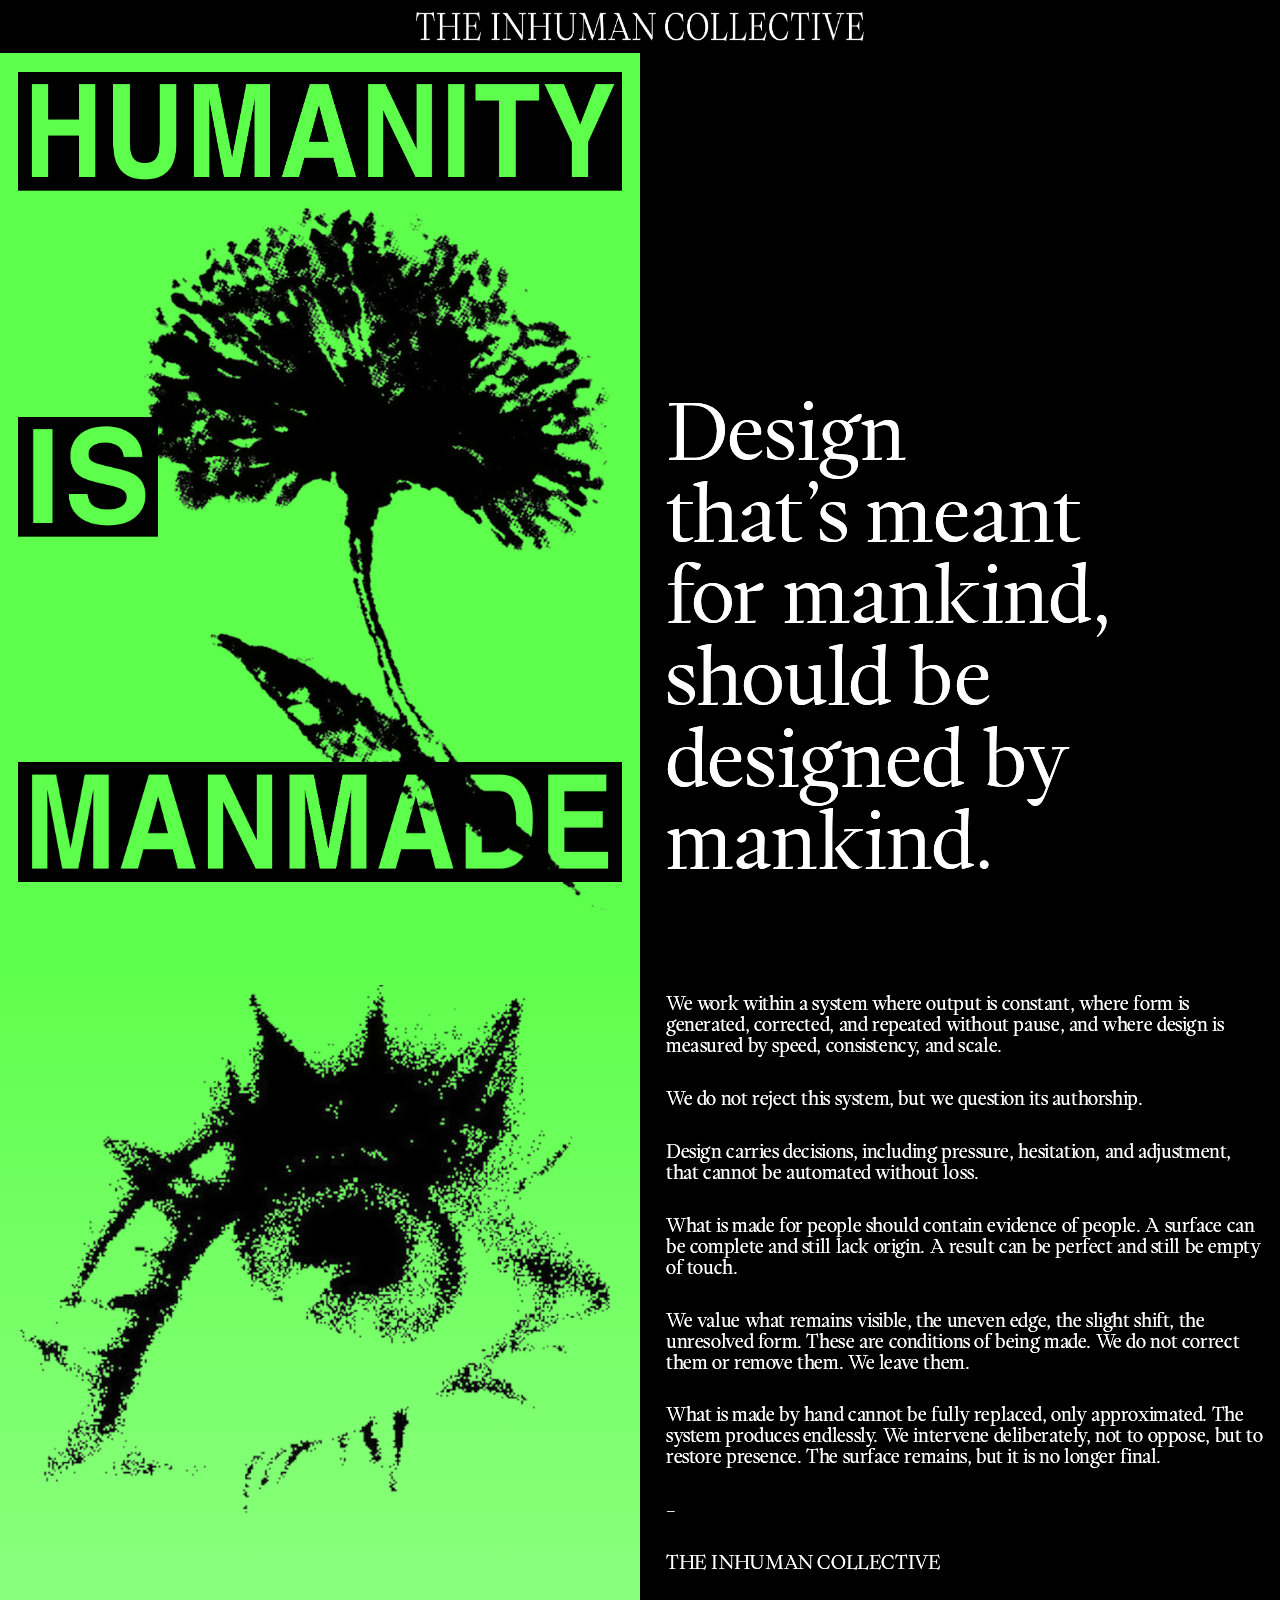
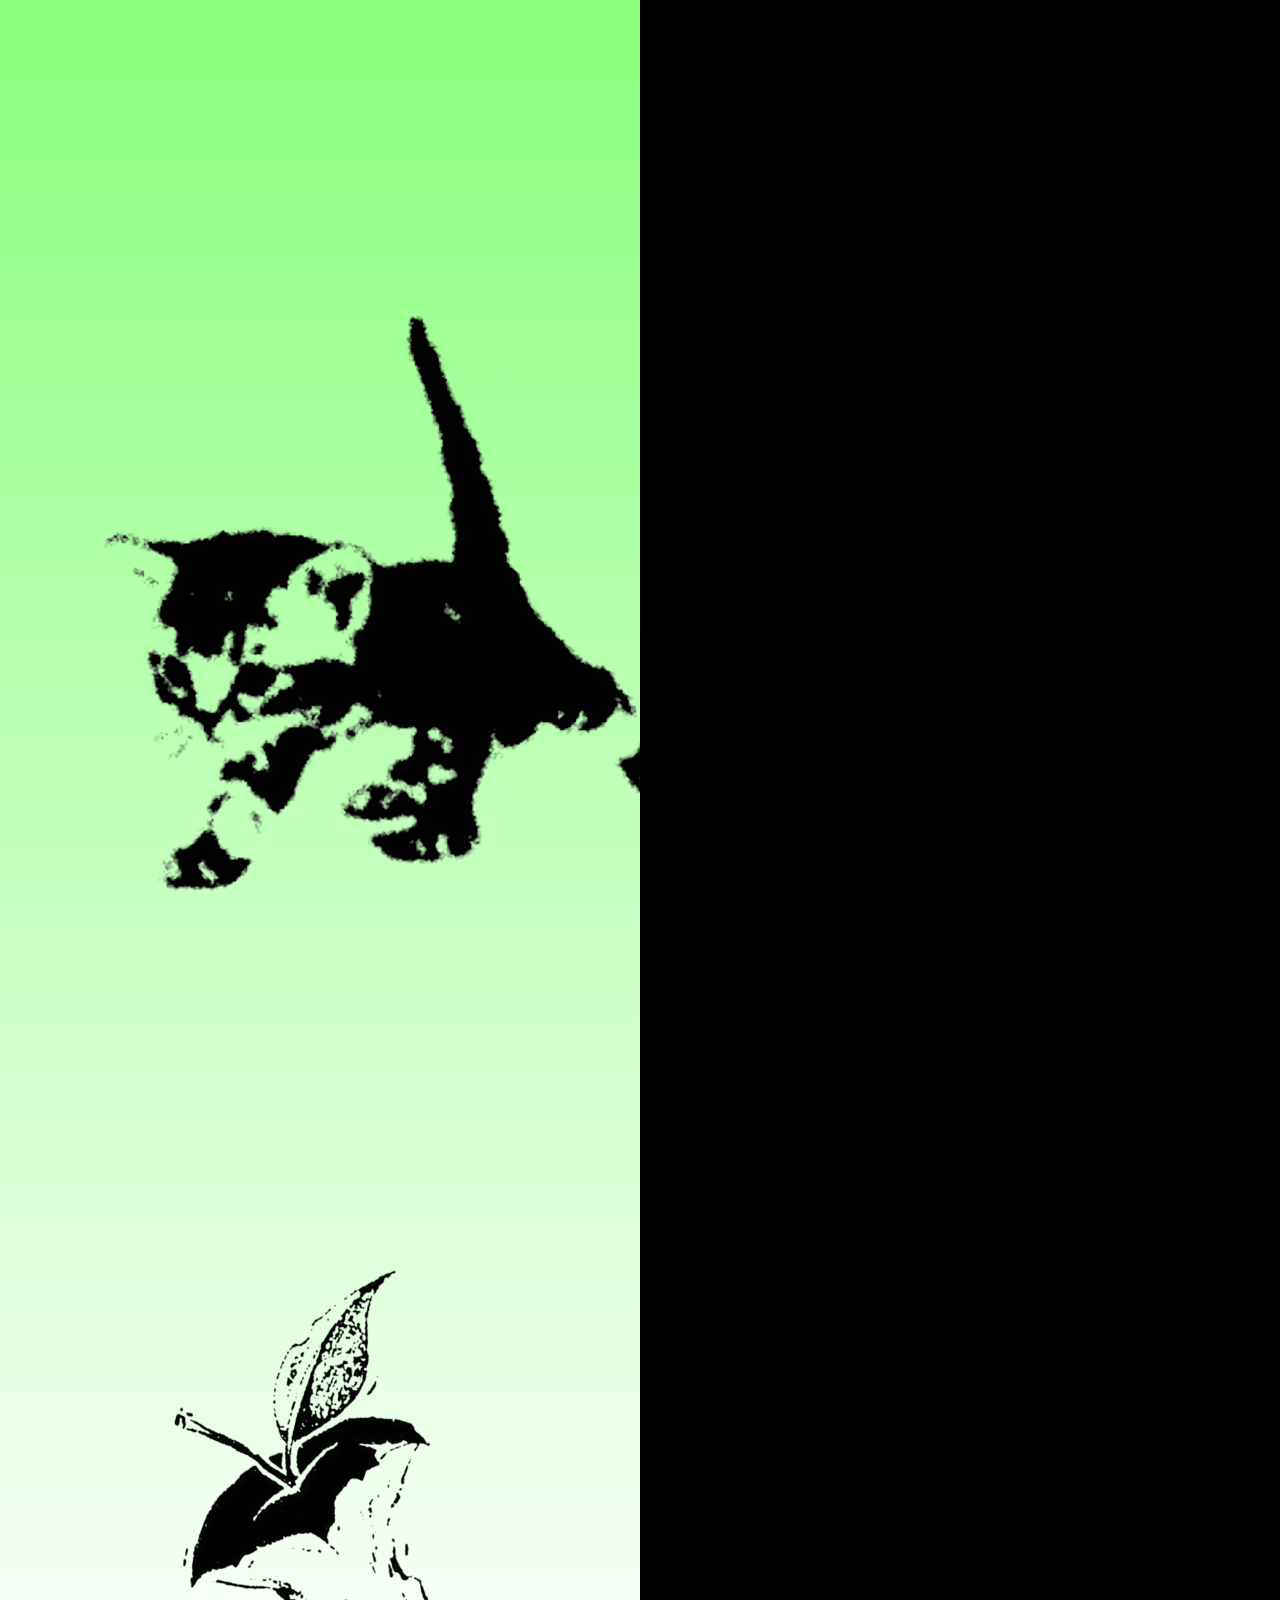
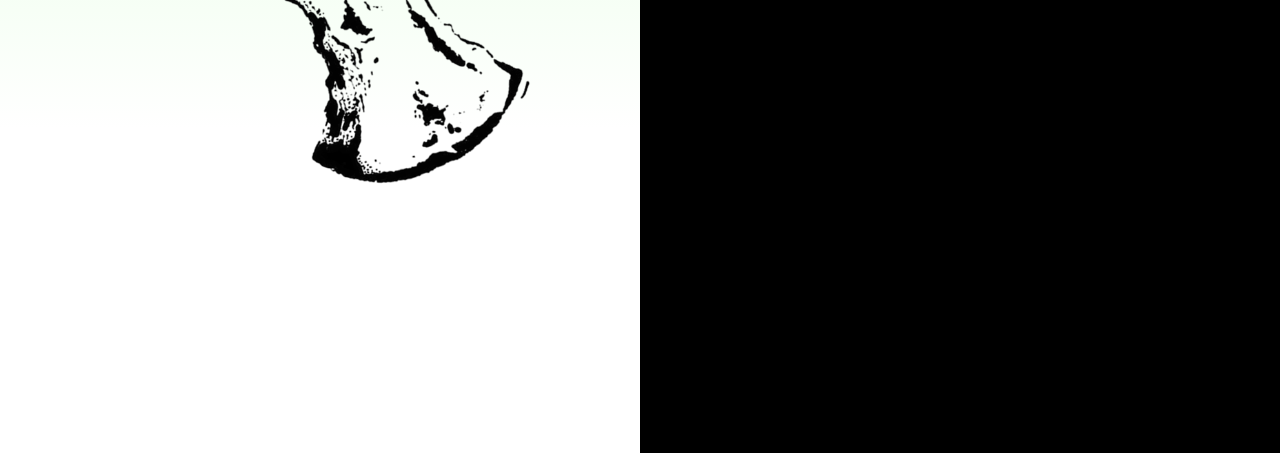
==== mainpage.html @ 4622e057 "YUUURP" ====
<!DOCTYPE html>
<html lang="en">
<head>
    <meta charset="UTF-8">
    <meta name="viewport" content="width=device-width, initial-scale=1.0">
    <title>THE INHUMAN COLLECTIVE</title>
    <link rel="stylesheet" href="style.css">
</head>
<body class="main-page">
    <header class="site-header">
        <a class="site-header__link" href="landing.html" aria-label="Go to landing page">
            <img
                class="site-header__title"
                src="assets/00. THE INHUMAN COLLECTIVE.png"
                alt="The Inhuman Collective"
            >
        </a>
    </header>

    <div class="mainpage-layout">
        <aside class="mainpage-fixed-heading" aria-hidden="true">
            <img
                class="mainpage-fixed-heading__humanity"
                src="assets/00. HUMANITY.png"
                alt=""
            >
            <img
                class="mainpage-fixed-heading__is"
                src="assets/00. IS.png"
                alt=""
            >
            <img
                id="scroll-word"
                class="mainpage-fixed-heading__word"
                src="assets/1. MANMADE.png"
                alt=""
                data-word-index="1"
            >
        </aside>

        <main class="mainpage-columns">
            <section class="mainpage-left" id="gradient-panel">
                <div class="mainpage-left__canvas">
                    <img class="mainpage-art mainpage-art--flower" src="assets/A. FLOWER.png" alt="">
                    <img class="mainpage-art mainpage-art--eye" src="assets/B. EYE.png" alt="">
                    <img class="mainpage-art mainpage-art--cat" src="assets/C. CAT.png" alt="">
                    <img class="mainpage-art mainpage-art--apple" src="assets/D. APPLE.png" alt="">
                </div>
            </section>

            <section class="mainpage-right">
                <div class="mainpage-copy">
                    <section class="mainpage-copy__panel mainpage-copy__panel--headline">
                        <h1 class="mainpage-copy__headline">
                            Design<br>
                            that’s meant<br>
                            for mankind,<br>
                            should be designed by<br>
                            mankind.
                        </h1>
                    </section>

                    <section class="mainpage-copy__panel mainpage-copy__panel--mantra">
                        <div class="mainpage-copy__body">
                            <p>We work within a system where output is constant, where form is generated, corrected, and repeated without pause, and where design is measured by speed, consistency, and scale.</p>
                            <p>We do not reject this system, but we question its authorship.</p>
                            <p>Design carries decisions, including pressure, hesitation, and adjustment, that cannot be automated without loss.</p>
                            <p>What is made for people should contain evidence of people. A surface can be complete and still lack origin. A result can be perfect and still be empty of touch.</p>
                            <p>We value what remains visible, the uneven edge, the slight shift, the unresolved form. These are conditions of being made. We do not correct them or remove them. We leave them.</p>
                            <p>What is made by hand cannot be fully replaced, only approximated. The system produces endlessly. We intervene deliberately, not to oppose, but to restore presence. The surface remains, but it is no longer final.</p>
                            <p>&ndash;</p>
                            <p>THE INHUMAN COLLECTIVE</p>
                        </div>
                    </section>
                </div>
            </section>
        </main>
    </div>

    <script src="script.js"></script>
</body>
</html>
---- style.css ----
@font-face {
    font-family: "PP Writer";
    src: url("assets/PP Writer - Free for Personal Use/otf/PPWriter-Book.otf") format("opentype");
    font-weight: 400;
    font-style: normal;
}

:root {
    --page-bg: #f8f8f7;
    --header-bg: #000000;
    --respond-color: #dadada;
    --respond-hover: #c5c5c5;
    --error-color: #820000;
    --prompt-color: #111111;
}

* {
    box-sizing: border-box;
}

html,
body {
    margin: 0;
    min-height: 100%;
}

body.landing-page {
    overflow: hidden;
    background: var(--page-bg);
    color: var(--prompt-color);
    font-family: Helvetica, Arial, sans-serif;
}

body.main-page {
    margin: 0;
    background: #000000;
    color: #ffffff;
    font-family: Georgia, "Times New Roman", serif;
    overscroll-behavior-y: none;
    overflow-x: hidden;
}

.site-header {
    position: fixed;
    top: 0;
    left: 0;
    width: 100%;
    height: 3.32rem;
    display: flex;
    align-items: center;
    justify-content: center;
    background: var(--header-bg);
    z-index: 10;
}

.site-header__link {
    display: flex;
    align-items: center;
    justify-content: center;
    text-decoration: none;
}

.site-header__title {
    width: min(28.05rem, 49.3vw);
    height: auto;
    display: block;
}

.landing-main {
    min-height: 100vh;
    padding: 3.32rem 0 2rem;
    display: flex;
    flex-direction: column;
    align-items: center;
    justify-content: center;
    position: relative;
}

.landing-main__prompt {
    position: absolute;
    top: 50%;
    left: 50%;
    margin: 0;
    padding: 0;
    border: 0;
    background: transparent;
    cursor: pointer;
    font-family: "PP Writer", Georgia, serif;
    font-size: clamp(1.125rem, 0.828rem + 0.702vw, 1.395rem);
    line-height: 1;
    letter-spacing: 0;
    color: var(--prompt-color);
    transform: translate(-50%, -50%);
    transition: transform 320ms ease, opacity 220ms ease;
}

.landing-main__prompt:focus {
    outline: none;
}

.landing-main__prompt:hover {
    opacity: 0.8;
}

.landing-form {
    position: absolute;
    top: calc(50% + 20px);
    left: 0;
    width: 100vw;
    display: flex;
    justify-content: center;
    transform: translateY(-50%);
    opacity: 0;
    pointer-events: none;
    transition: opacity 320ms ease;
}

.landing-form__input {
    width: 100%;
    border: 0;
    padding: 0;
    background: transparent;
    caret-color: transparent;
    color: var(--respond-color);
    font-family: Helvetica, Arial, sans-serif;
    font-size: clamp(7.56rem, 21.42vw, 21.42rem);
    font-weight: 700;
    line-height: 0.88;
    letter-spacing: -0.04em;
    text-align: center;
    text-transform: uppercase;
    outline: none;
    transition: color 180ms ease;
    cursor: text;
}

.landing-form__input::placeholder {
    color: var(--respond-color);
    opacity: 1;
    transition: color 180ms ease;
}

.landing-form:hover .landing-form__input,
.landing-form__input:hover,
.landing-form__input:focus {
    color: var(--respond-hover);
}

.landing-form:hover .landing-form__input::placeholder,
.landing-form__input:hover::placeholder,
.landing-form__input:focus::placeholder {
    color: var(--respond-hover);
}

.landing-form__input:focus::placeholder {
    color: transparent;
}

.landing-form__input.is-error,
.landing-form__input.is-error::placeholder {
    color: var(--error-color);
}

body.landing-page.is-activated .landing-main {
    justify-content: center;
}

body.landing-page.is-activated .landing-main__prompt {
    transform: translate(-50%, calc(-50% - 8.5rem));
}

body.landing-page.is-activated .landing-form {
    opacity: 1;
    pointer-events: auto;
}

.sr-only {
    position: absolute;
    width: 1px;
    height: 1px;
    padding: 0;
    margin: -1px;
    overflow: hidden;
    clip: rect(0, 0, 0, 0);
    white-space: nowrap;
    border: 0;
}

@media (max-width: 900px) {
    .site-header {
        height: 3rem;
    }

    .site-header__title {
        width: min(20.4rem, 68vw);
    }

    .landing-main {
        padding-top: 3rem;
    }

    .landing-main__prompt {
        font-size: clamp(0.9rem, 0.756rem + 0.81vw, 1.17rem);
    }

    body.landing-page.is-activated .landing-main__prompt {
        transform: translate(-50%, calc(-50% - 5.8rem));
    }

    .landing-form__input {
        font-size: clamp(5.35rem, 25.2vw, 10.08rem);
        line-height: 0.92;
    }
}

.mainpage-layout {
    position: relative;
    min-height: 100vh;
}

.mainpage-columns {
    display: grid;
    grid-template-columns: minmax(0, 1fr) minmax(0, 1fr);
    align-items: stretch;
    min-height: 100vh;
    padding-top: 3.32rem;
}

.mainpage-left,
.mainpage-right {
    min-height: calc(100vh - 3.32rem);
}

.mainpage-left {
    position: relative;
    overflow: hidden;
    background: linear-gradient(
        180deg,
        var(--main-gradient-color, #5eff4c) 25%,
        #ffffff 91%
    );
}

.mainpage-left__canvas {
    position: relative;
    min-height: 3600px;
}

.mainpage-fixed-heading {
    --heading-left-gap: 1.1rem;
    --heading-edge-gap: clamp(1.15rem, 1.9vh, 1.9rem);
    --heading-word-height: min(9.3725vw, 8.9125rem);
    position: fixed;
    top: 3.32rem;
    left: 0;
    width: 50vw;
    height: calc(100vh - 3.32rem);
    z-index: 8;
    pointer-events: none;
    overflow: hidden;
}

.mainpage-fixed-heading__humanity,
.mainpage-fixed-heading__is,
.mainpage-fixed-heading__word {
    position: absolute;
    display: block;
    height: auto;
}

.mainpage-fixed-heading__humanity {
    top: var(--heading-edge-gap);
    left: var(--heading-left-gap);
    height: var(--heading-word-height);
    width: auto;
    max-width: calc(100% - (2 * var(--heading-left-gap)));
}

.mainpage-fixed-heading__is {
    top: 50%;
    left: var(--heading-left-gap);
    height: var(--heading-word-height);
    width: auto;
    max-width: calc(100% - (2 * var(--heading-left-gap)));
    transform: translateY(-50%);
}

.mainpage-fixed-heading__word {
    left: var(--heading-left-gap);
    bottom: var(--heading-edge-gap);
    height: var(--heading-word-height);
    width: auto;
    max-width: calc(100% - (2 * var(--heading-left-gap)));
}

.mainpage-art {
    position: absolute;
    display: block;
    height: auto;
    user-select: none;
    pointer-events: none;
}

.mainpage-art--flower {
    top: 4.3rem;
    left: 5vw;
    width: min(52vw, 46.5rem);
}

.mainpage-art--eye {
    top: calc(100vh + 2rem);
    left: 1.4vw;
    width: min(53vw, 46rem);
}

.mainpage-art--cat {
    top: calc(200vh + 3rem);
    left: 0.8vw;
    width: min(66vw, 59rem);
}

.mainpage-art--apple {
    top: calc(300vh + 1rem);
    left: 5.2vw;
    width: min(46vw, 41rem);
}

.mainpage-right {
    background: #000000;
    position: relative;
}

.mainpage-copy {
    min-height: 3600px;
    padding: 0 1rem 8rem 1rem;
}

.mainpage-copy__panel {
    min-height: calc(100vh - 3.32rem);
}

.mainpage-copy__panel--headline {
    display: flex;
    align-items: flex-end;
    padding: 0 0 clamp(1.15rem, 1.9vh, 1.9rem);
}

.mainpage-copy__panel--mantra {
    padding-top: calc(3.4rem + 40px);
}

.mainpage-copy__headline {
    max-width: 44rem;
    margin: 0 0 0 10px;
    position: relative;
    font-family: "PP Writer", Georgia, serif;
    font-size: clamp(5.02848rem, 5.9616vw, 7.1497728rem);
    font-weight: 400;
    line-height: 1.01661;
    letter-spacing: -0.01em;
}

.mainpage-copy__body {
    max-width: 39rem;
    margin-top: 0;
    margin-left: 10px;
    font-family: "PP Writer", Georgia, serif;
    font-size: clamp(1.2rem, 1.25vw, 1.39625rem);
    line-height: 1.09;
    letter-spacing: -0.02em;
}

.mainpage-copy__body p {
    position: relative;
    margin: 0 0 2rem;
}

.mainpage-copy__headline::after,
.mainpage-copy__body p::after {
    content: attr(data-text);
    position: absolute;
    inset: 0;
    color: transparent;
    white-space: pre-line;
    background-image: radial-gradient(
        circle 120px at var(--copy-cursor-x, -100px) var(--copy-cursor-y, -100px),
        var(--main-gradient-color, #5eff4c) 0,
        var(--main-gradient-color, #5eff4c) 36px,
        rgba(255, 255, 255, 0.92) 88px,
        #ffffff 120px
    );
    background-repeat: no-repeat;
    -webkit-background-clip: text;
    background-clip: text;
    pointer-events: none;
}

@media (max-width: 1100px) {
    .mainpage-fixed-heading {
        --heading-left-gap: 0.9rem;
        --heading-edge-gap: clamp(1rem, 1.8vh, 1.5rem);
        --heading-word-height: min(9.6025vw, 7.705rem);
        width: 50vw;
    }

    .mainpage-fixed-heading__humanity {
        max-width: calc(100% - (2 * var(--heading-left-gap)));
    }

    .mainpage-copy {
        padding: 0 0.85rem 8rem 0.85rem;
    }
}

@media (max-width: 900px) {
    body.main-page {
        background: #ffffff;
    }

    .mainpage-columns {
        grid-template-columns: 1fr;
        padding-top: 3rem;
    }

    .mainpage-left,
    .mainpage-right {
        min-height: auto;
    }

    .mainpage-fixed-heading {
        --heading-left-gap: 0.75rem;
        --heading-edge-gap: clamp(0.9rem, 1.8vh, 1.4rem);
        --heading-word-height: min(21.85vw, 7.59rem);
        top: 3rem;
        width: 100vw;
        height: calc(100vh - 3rem);
    }

    .mainpage-fixed-heading__humanity {
        max-width: calc(100% - (2 * var(--heading-left-gap)));
    }

    .mainpage-left__canvas,
    .mainpage-copy {
        min-height: auto;
    }

    .mainpage-left {
        min-height: 150rem;
    }

    .mainpage-art--flower {
        top: 7rem;
        left: 2vw;
        width: 92vw;
    }

    .mainpage-art--eye {
        top: calc(100vh + 2rem);
        left: -4vw;
        width: 94vw;
    }

    .mainpage-art--cat {
        top: calc(200vh + 2rem);
        left: -4vw;
        width: 116vw;
    }

    .mainpage-art--apple {
        top: calc(300vh + 2rem);
        left: 5vw;
        width: 83vw;
    }

    .mainpage-right {
        min-height: 100vh;
    }

    .mainpage-copy {
        padding: 5rem 0.75rem 4rem;
        background: #000000;
    }

    .mainpage-copy__panel {
        min-height: auto;
    }

    .mainpage-copy__panel--headline {
        min-height: calc(100vh - 3rem);
        padding-bottom: 1rem;
    }

    .mainpage-copy__panel--mantra {
        padding-top: 2rem;
    }

    .mainpage-copy__headline {
        max-width: none;
        font-size: clamp(2.7rem, 12vw, 4.6rem);
    }

    .mainpage-copy__body {
        max-width: none;
        margin-top: 2.5rem;
        font-size: clamp(1rem, 4.2vw, 1.5rem);
        line-height: 1.22;
    }
}
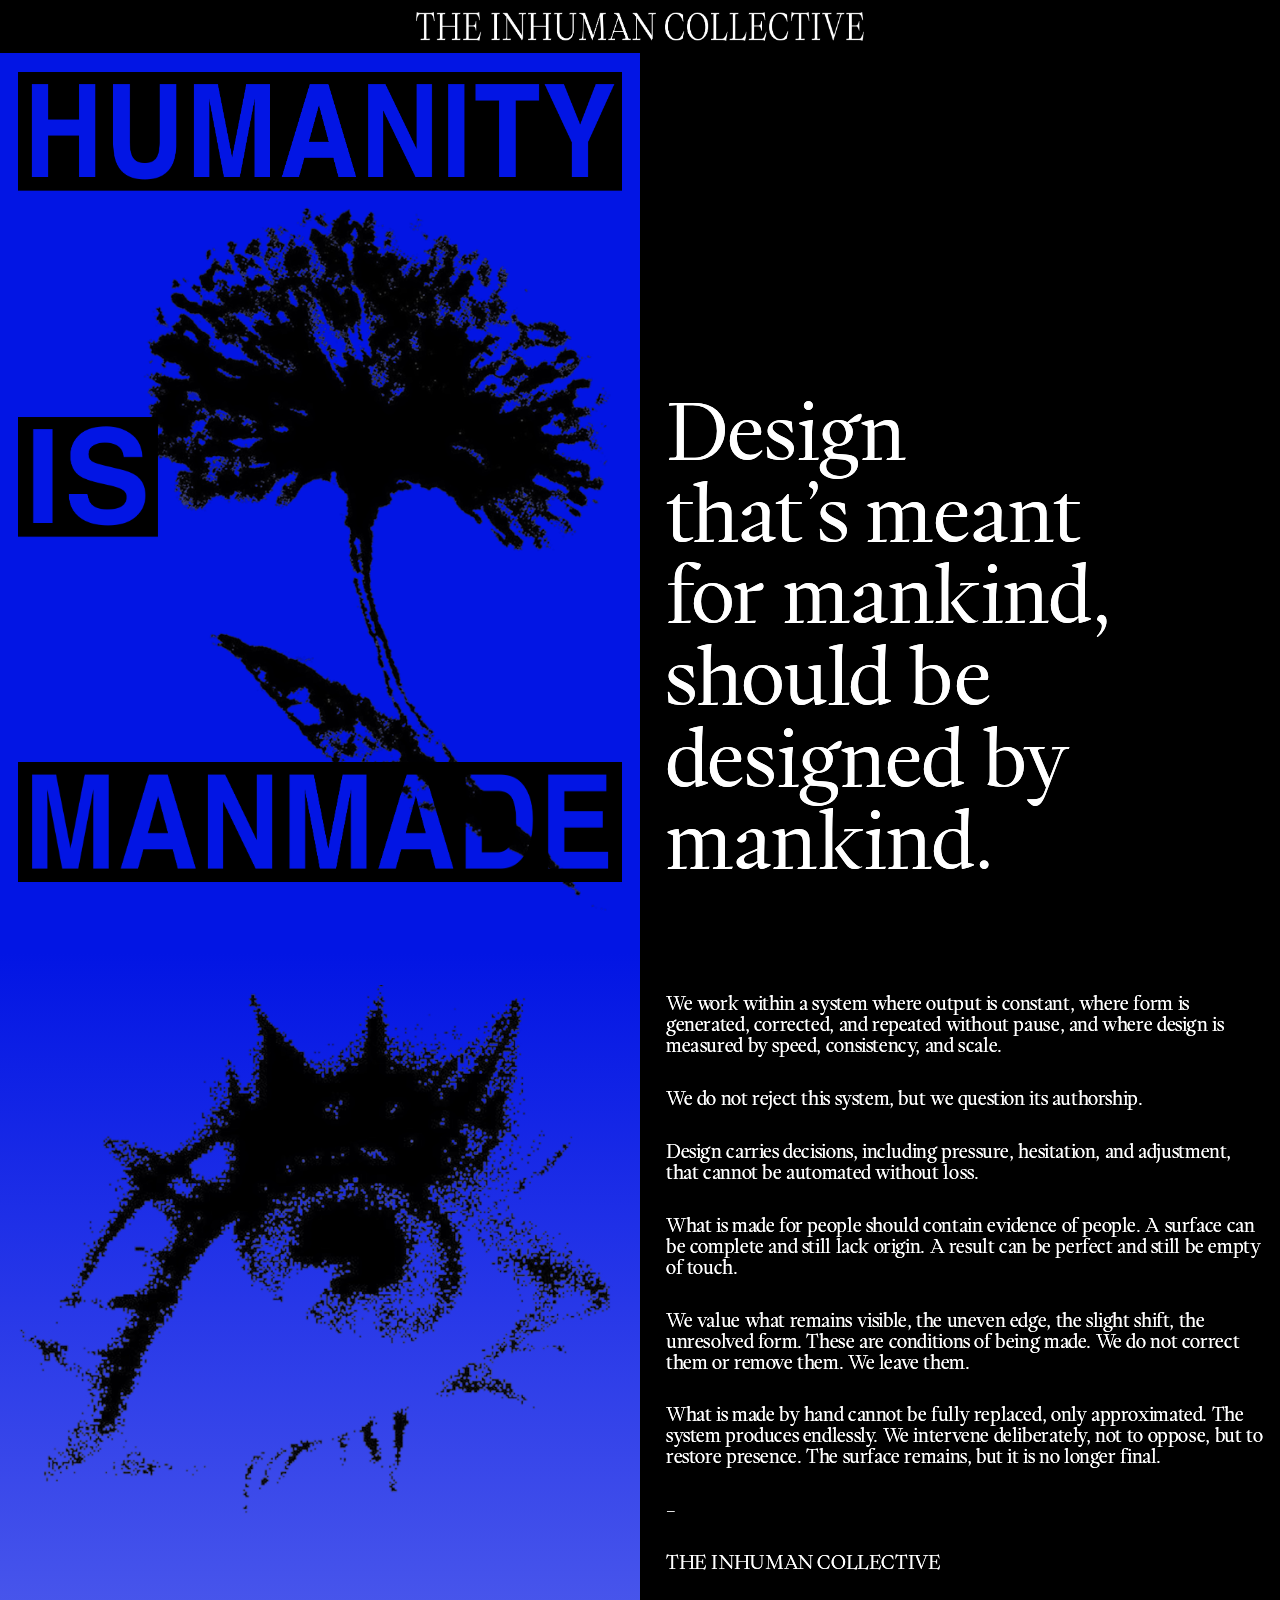
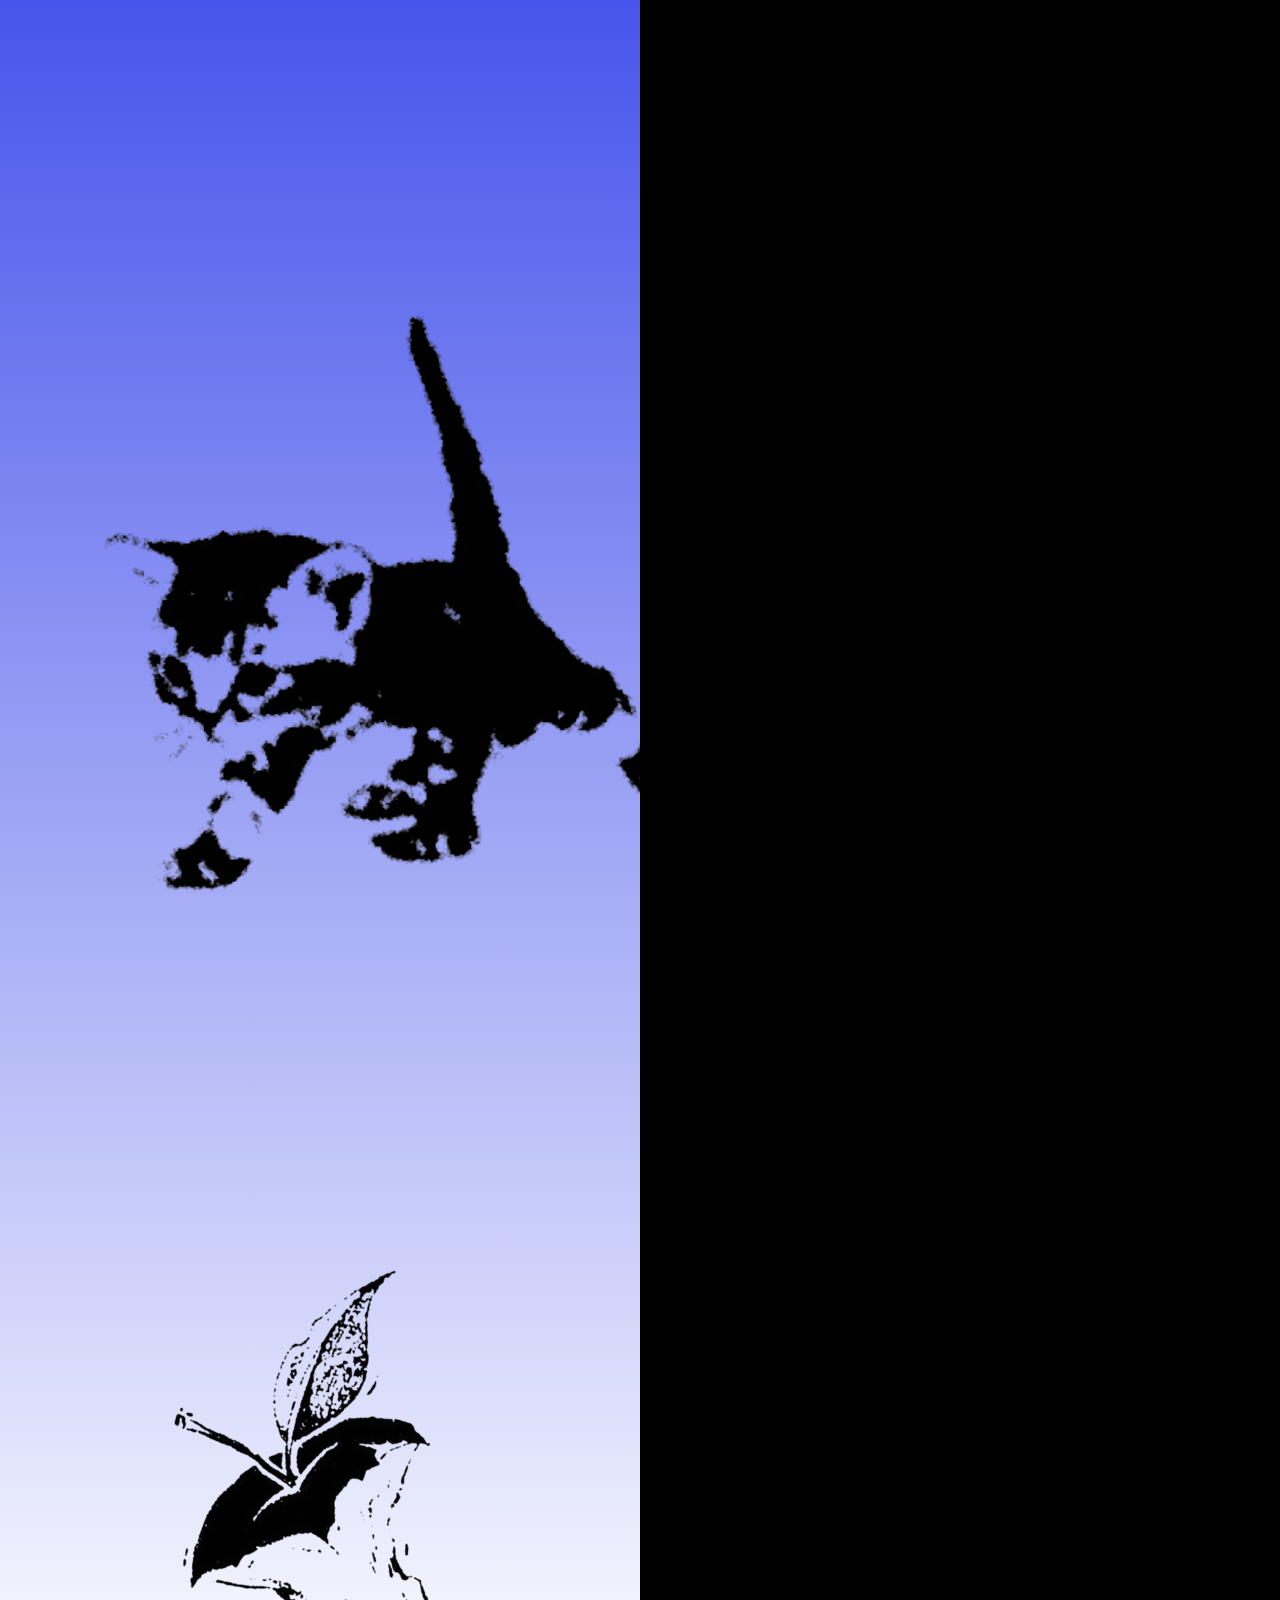
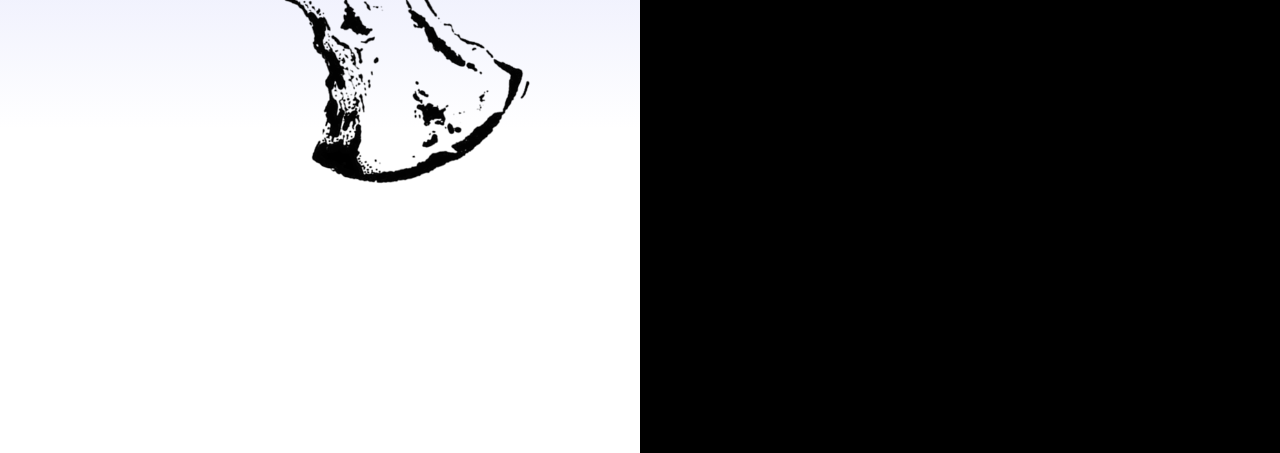
==== commit d3fcce8e: "updated landing.html" ====
--- a/mainpage.html
+++ b/mainpage.html
@@ -8,7 +8,7 @@
 </head>
 <body class="main-page">
     <header class="site-header">
-        <a class="site-header__link" href="landing.html" aria-label="Go to landing page">
+        <a class="site-header__link" href="index.html" aria-label="Go to landing page">
             <img
                 class="site-header__title"
                 src="assets/00. THE INHUMAN COLLECTIVE.png"
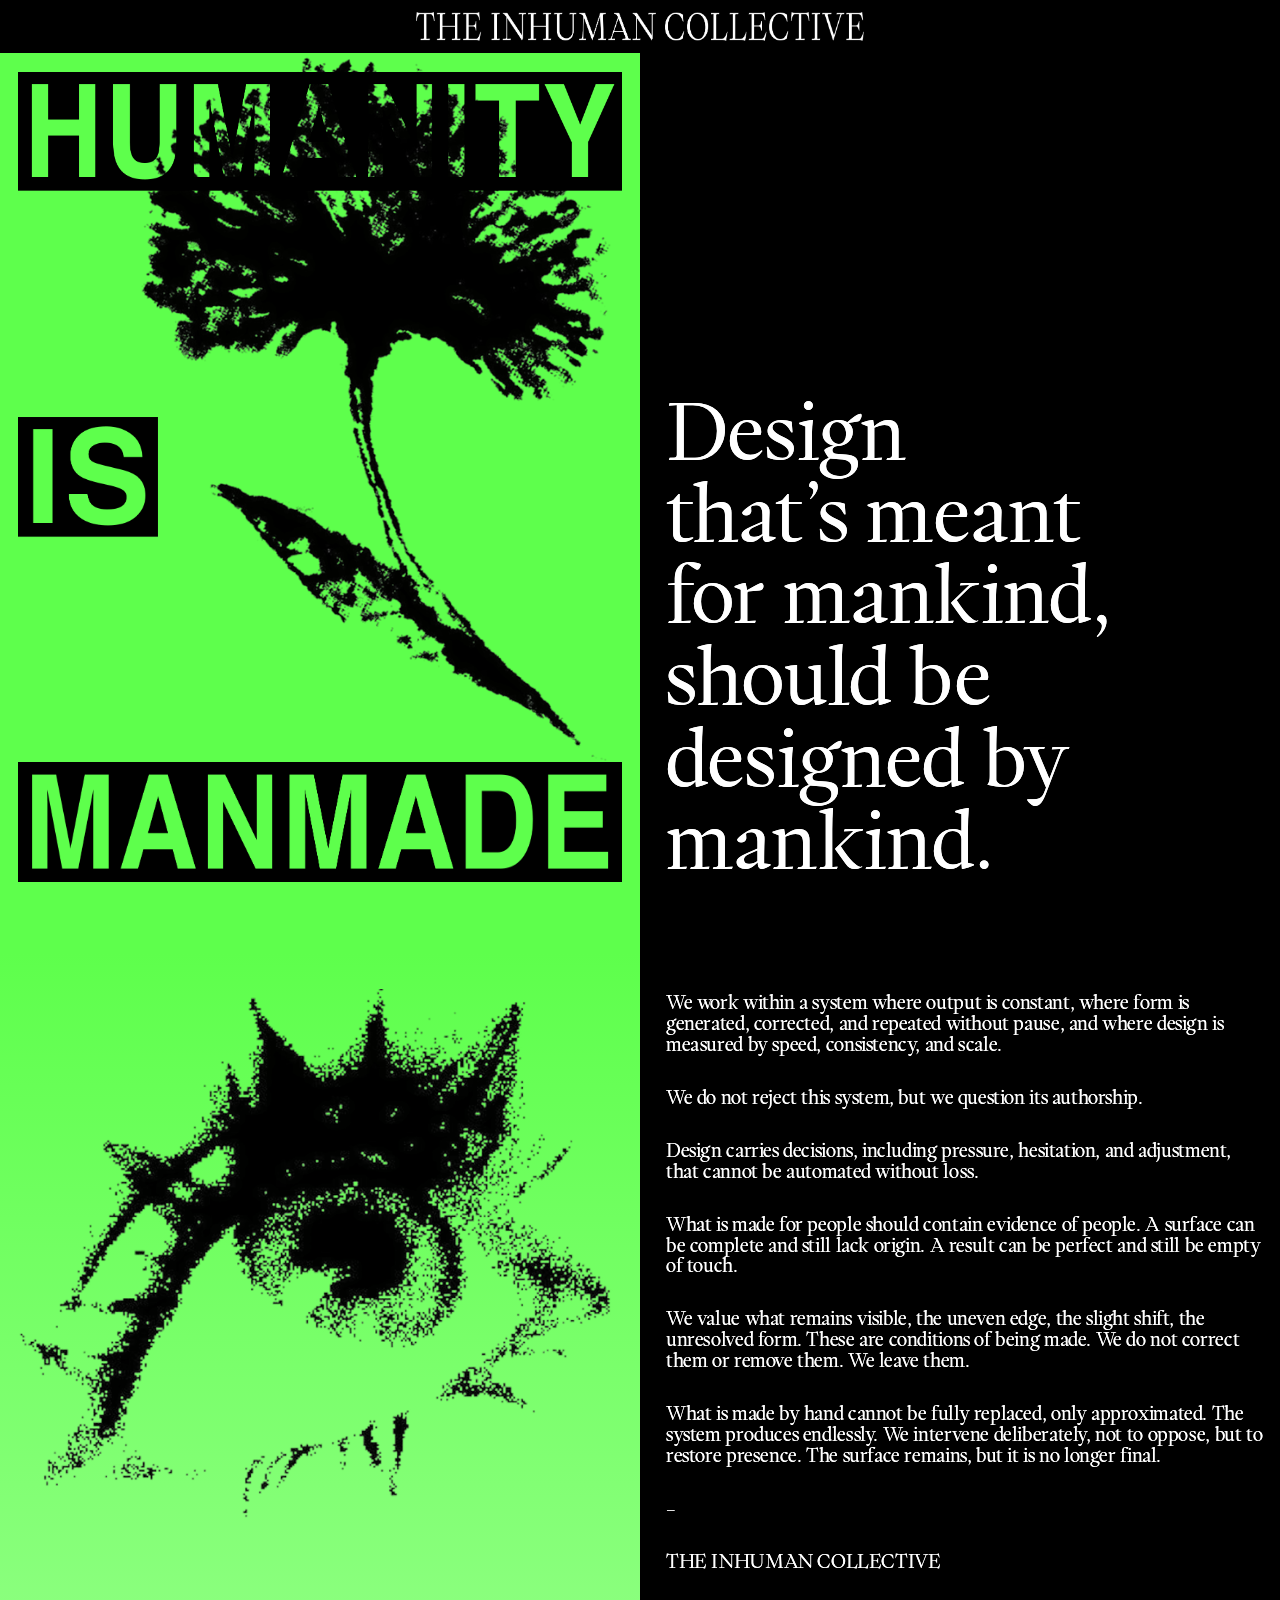
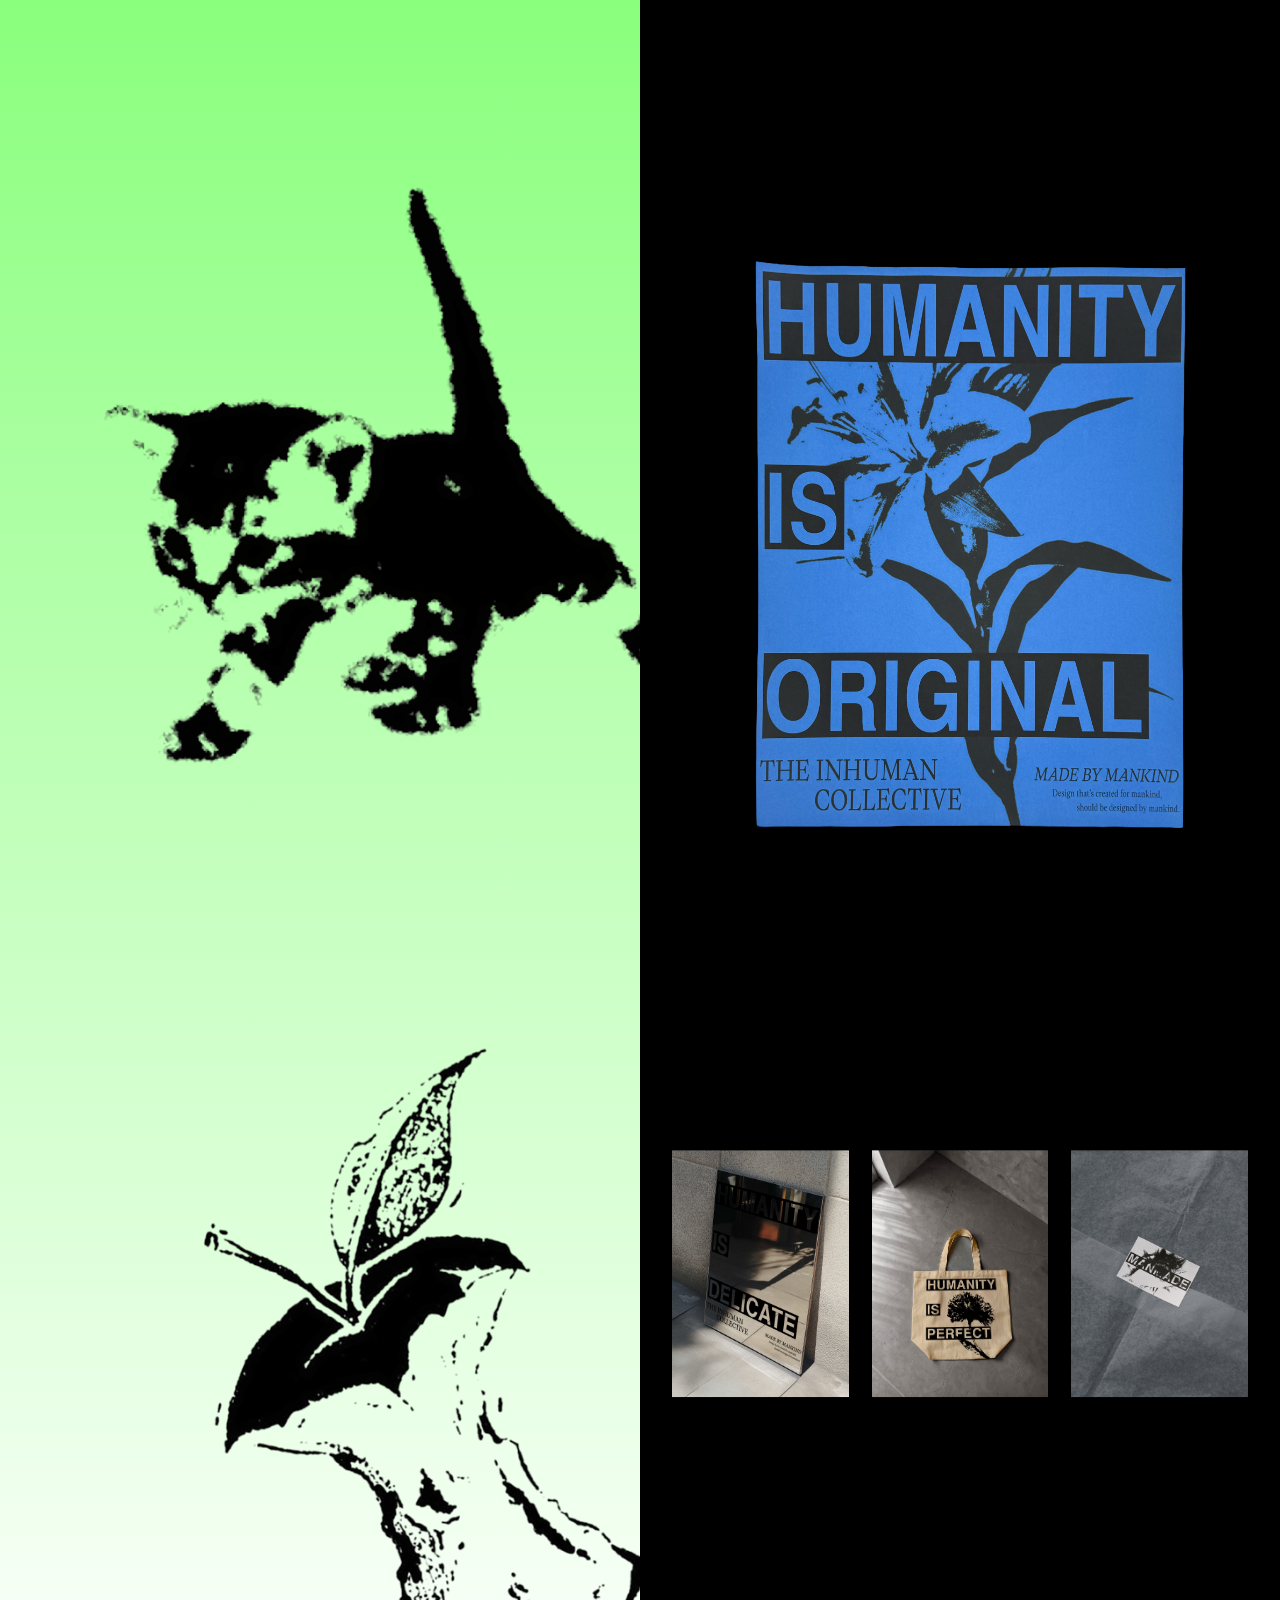
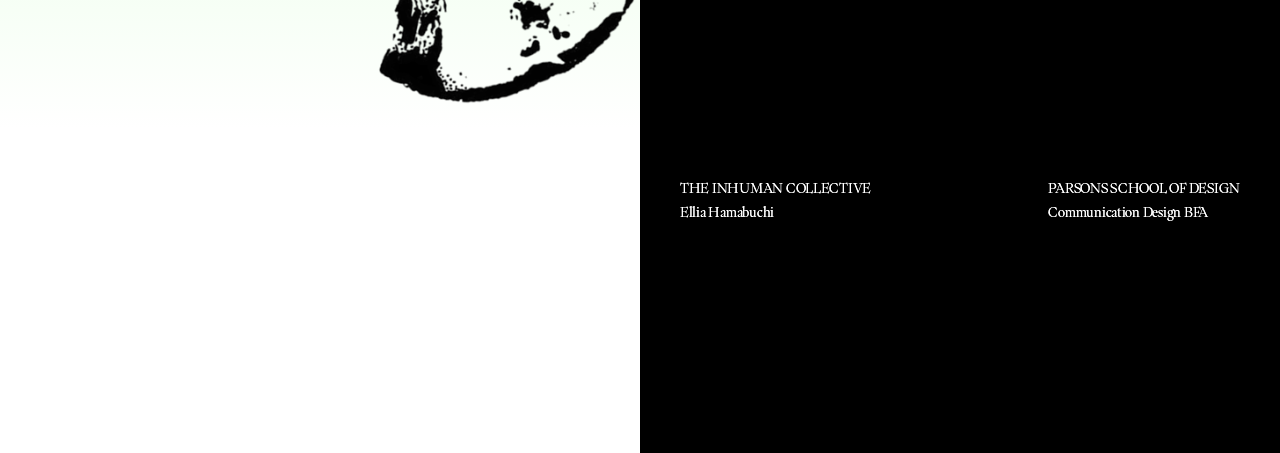
==== commit 7f3e8856: "finished" ====
--- a/mainpage.html
+++ b/mainpage.html
@@ -72,6 +72,109 @@
                             <p>THE INHUMAN COLLECTIVE</p>
                         </div>
                     </section>
+
+                    <section class="mainpage-copy__panel mainpage-copy__panel--poster" aria-labelledby="poster-panel-title">
+                        <div
+                            class="poster-stage"
+                            id="poster-stage"
+                            data-poster-count="8"
+                            aria-label="Poster sequence"
+                        >
+                            <span class="sr-only" id="poster-panel-title">Poster sequence</span>
+                            <div class="poster-stage__stack" id="poster-stage-stack">
+                                <img
+                                    class="poster-stage__image is-active"
+                                    src="assets/POSTER_1.png"
+                                    alt="Poster 1 from The Inhuman Collective series"
+                                    data-poster-index="1"
+                                >
+                                <img
+                                    class="poster-stage__image"
+                                    src="assets/POSTER_2.png"
+                                    alt="Poster 2 from The Inhuman Collective series"
+                                    data-poster-index="2"
+                                >
+                                <img
+                                    class="poster-stage__image"
+                                    src="assets/POSTER_3.png"
+                                    alt="Poster 3 from The Inhuman Collective series"
+                                    data-poster-index="3"
+                                >
+                                <img
+                                    class="poster-stage__image"
+                                    src="assets/POSTER_4.png"
+                                    alt="Poster 4 from The Inhuman Collective series"
+                                    data-poster-index="4"
+                                >
+                                <img
+                                    class="poster-stage__image"
+                                    src="assets/POSTER_5.png"
+                                    alt="Poster 5 from The Inhuman Collective series"
+                                    data-poster-index="5"
+                                >
+                                <img
+                                    class="poster-stage__image"
+                                    src="assets/POSTER_6.png"
+                                    alt="Poster 6 from The Inhuman Collective series"
+                                    data-poster-index="6"
+                                >
+                                <img
+                                    class="poster-stage__image"
+                                    src="assets/POSTER_7.png"
+                                    alt="Poster 7 from The Inhuman Collective series"
+                                    data-poster-index="7"
+                                >
+                                <img
+                                    class="poster-stage__image"
+                                    src="assets/POSTER_8.png"
+                                    alt="Poster 8 from The Inhuman Collective series"
+                                    data-poster-index="8"
+                                >
+                            </div>
+                        </div>
+                    </section>
+
+                    <section class="mainpage-copy__panel mainpage-copy__panel--merch" aria-labelledby="merch-panel-title">
+                        <div class="merch-stage">
+                            <h2 class="sr-only" id="merch-panel-title">Objects for sale</h2>
+
+                            <div class="merch-stage__products">
+                                <div class="merch-grid">
+                                    <article class="merch-card">
+                                        <img class="merch-card__image" src="assets/SIGN.jpg" alt="Mirror object">
+                                        <div class="merch-card__overlay" aria-hidden="true">
+                                            <p class="merch-card__price">200.00 USD</p>
+                                        </div>
+                                    </article>
+
+                                    <article class="merch-card">
+                                        <img class="merch-card__image" src="assets/TOTE.jpg" alt="Tote bag">
+                                        <div class="merch-card__overlay" aria-hidden="true">
+                                            <p class="merch-card__price">18.00 USD</p>
+                                        </div>
+                                    </article>
+
+                                    <article class="merch-card">
+                                        <img class="merch-card__image" src="assets/STICKER.jpg" alt="Sticker">
+                                        <div class="merch-card__overlay" aria-hidden="true">
+                                            <p class="merch-card__price">10.00 USD</p>
+                                        </div>
+                                    </article>
+                                </div>
+                            </div>
+
+                            <footer class="folio-footer" aria-label="Project folios">
+                                <div class="folio-footer__column">
+                                    <p>THE INHUMAN COLLECTIVE</p>
+                                    <p>Ellia Hamabuchi</p>
+                                </div>
+                                <div class="folio-footer__column">
+                                    <p>PARSONS SCHOOL OF DESIGN</p>
+                                    <p>Communication Design BFA</p>
+                                </div>
+                            </footer>
+                        </div>
+                    </section>
                 </div>
             </section>
         </main>
--- a/style.css
+++ b/style.css
@@ -24,6 +24,11 @@
     min-height: 100%;
 }
 
+html {
+    scroll-snap-type: y mandatory;
+    scroll-padding-top: 3.32rem;
+}
+
 body.landing-page {
     overflow: hidden;
     background: var(--page-bg);
@@ -38,6 +43,7 @@
     font-family: Georgia, "Times New Roman", serif;
     overscroll-behavior-y: none;
     overflow-x: hidden;
+    scroll-snap-type: y mandatory;
 }
 
 .site-header {
@@ -243,7 +249,7 @@
 
 .mainpage-left__canvas {
     position: relative;
-    min-height: 3600px;
+    min-height: 400vh;
 }
 
 .mainpage-fixed-heading {
@@ -302,27 +308,27 @@
 }
 
 .mainpage-art--flower {
-    top: 4.3rem;
+    top: calc(4.3rem - 150px);
     left: 5vw;
     width: min(52vw, 46.5rem);
 }
 
 .mainpage-art--eye {
-    top: calc(100vh + 2rem);
+    top: calc(100vh - 4rem + 100px);
     left: 1.4vw;
     width: min(53vw, 46rem);
 }
 
 .mainpage-art--cat {
-    top: calc(200vh + 3rem);
+    top: calc(200vh - 5rem);
     left: 0.8vw;
     width: min(66vw, 59rem);
 }
 
 .mainpage-art--apple {
-    top: calc(300vh + 1rem);
+    top: calc(300vh - 4rem - 170px);
     left: 5.2vw;
-    width: min(46vw, 41rem);
+    width: min(58.65vw, 52.275rem);
 }
 
 .mainpage-right {
@@ -331,12 +337,14 @@
 }
 
 .mainpage-copy {
-    min-height: 3600px;
+    min-height: 400vh;
     padding: 0 1rem 8rem 1rem;
 }
 
 .mainpage-copy__panel {
     min-height: calc(100vh - 3.32rem);
+    scroll-snap-align: start;
+    scroll-snap-stop: always;
 }
 
 .mainpage-copy__panel--headline {
@@ -346,7 +354,18 @@
 }
 
 .mainpage-copy__panel--mantra {
-    padding-top: calc(3.4rem + 40px);
+    padding-top: calc(3.32rem + 40px);
+}
+
+.mainpage-copy__panel--poster {
+    display: flex;
+    align-items: center;
+    justify-content: center;
+    padding: 0 1rem;
+}
+
+.mainpage-copy__panel--merch {
+    padding: 0 1rem;
 }
 
 .mainpage-copy__headline {
@@ -376,7 +395,8 @@
 }
 
 .mainpage-copy__headline::after,
-.mainpage-copy__body p::after {
+.mainpage-copy__body p::after,
+.folio-footer__column p::after {
     content: attr(data-text);
     position: absolute;
     inset: 0;
@@ -395,6 +415,130 @@
     pointer-events: none;
 }
 
+.poster-stage {
+    width: min(100%, 44rem);
+}
+
+.poster-stage__stack {
+    position: relative;
+    width: min(100%, 40rem);
+    aspect-ratio: 4284 / 5712;
+    margin-left: 10px;
+}
+
+.poster-stage__image {
+    position: absolute;
+    inset: 0;
+    display: block;
+    width: 100%;
+    height: 100%;
+    object-fit: contain;
+    user-select: none;
+    pointer-events: none;
+    opacity: 0;
+    will-change: opacity;
+}
+
+.poster-stage__image.is-active {
+    opacity: 1;
+}
+
+.merch-stage {
+    min-height: calc(100vh - 3.32rem);
+    padding: 2rem 0 clamp(1.25rem, 1.8vh, 1.75rem);
+    display: flex;
+    flex-direction: column;
+    justify-content: space-between;
+}
+
+.merch-stage__products {
+    height: calc(((100vh - 3.32rem) / 2) + (var(--heading-word-height) / 2));
+    display: flex;
+    align-items: flex-end;
+    transform: translateY(calc(30% + 50px));
+}
+
+.merch-grid {
+    display: grid;
+    grid-template-columns: repeat(3, minmax(0, 1fr));
+    gap: clamp(1rem, 1.8vw, 2rem);
+    align-items: end;
+}
+
+.merch-card {
+    position: relative;
+    aspect-ratio: 5 / 7;
+    overflow: hidden;
+    background: #111111;
+}
+
+.merch-card__image {
+    width: 100%;
+    height: 100%;
+    display: block;
+    object-fit: cover;
+    transition: opacity 180ms ease;
+}
+
+.merch-card__overlay {
+    position: absolute;
+    inset: 0;
+    display: flex;
+    align-items: center;
+    justify-content: center;
+    background: rgba(0, 0, 0, 0.52);
+    opacity: 0;
+    transition: opacity 180ms ease;
+    pointer-events: none;
+}
+
+.merch-card:hover .merch-card__image,
+.merch-card:focus-within .merch-card__image {
+    opacity: 0.42;
+}
+
+.merch-card:hover .merch-card__overlay,
+.merch-card:focus-within .merch-card__overlay {
+    opacity: 1;
+}
+
+.merch-card__price {
+    margin: 0;
+    color: #ffffff;
+    font-family: "PP Writer", Georgia, serif;
+    font-size: clamp(1.2rem, 1.25vw, 1.39625rem);
+    line-height: 1.09;
+    letter-spacing: -0.02em;
+}
+
+.folio-footer {
+    display: grid;
+    grid-template-columns: repeat(2, minmax(0, 1fr));
+    gap: 2rem;
+    align-items: end;
+    padding: 0 0.5rem;
+    font-family: "PP Writer", Georgia, serif;
+    font-size: clamp(0.84rem, 0.875vw, 0.977375rem);
+    line-height: 1.09;
+    letter-spacing: -0.02em;
+}
+
+.folio-footer__column {
+    display: flex;
+    flex-direction: column;
+    gap: 0.6rem;
+}
+
+.folio-footer__column:last-child {
+    justify-self: end;
+    text-align: left;
+}
+
+.folio-footer__column p {
+    margin: 0;
+    position: relative;
+}
+
 @media (max-width: 1100px) {
     .mainpage-fixed-heading {
         --heading-left-gap: 0.9rem;
@@ -413,6 +557,10 @@
 }
 
 @media (max-width: 900px) {
+    html {
+        scroll-padding-top: 3rem;
+    }
+
     body.main-page {
         background: #ffffff;
     }
@@ -446,7 +594,7 @@
     }
 
     .mainpage-left {
-        min-height: 150rem;
+        min-height: 200rem;
     }
 
     .mainpage-art--flower {
@@ -456,19 +604,19 @@
     }
 
     .mainpage-art--eye {
-        top: calc(100vh + 2rem);
+        top: calc(100vh - 2rem);
         left: -4vw;
         width: 94vw;
     }
 
     .mainpage-art--cat {
-        top: calc(200vh + 2rem);
+        top: calc(200vh - 3rem);
         left: -4vw;
         width: 116vw;
     }
 
     .mainpage-art--apple {
-        top: calc(300vh + 2rem);
+        top: calc(300vh - 2rem);
         left: 5vw;
         width: 83vw;
     }
@@ -493,6 +641,16 @@
 
     .mainpage-copy__panel--mantra {
         padding-top: 2rem;
+    }
+
+    .mainpage-copy__panel--poster {
+        min-height: calc(100vh - 3rem);
+        align-items: center;
+        padding: 0 0.75rem;
+    }
+
+    .mainpage-copy__panel--merch {
+        padding: 0 0.75rem;
     }
 
     .mainpage-copy__headline {
@@ -506,4 +664,47 @@
         font-size: clamp(1rem, 4.2vw, 1.5rem);
         line-height: 1.22;
     }
-}
+
+    .poster-stage {
+        width: 100%;
+    }
+
+    .poster-stage__stack {
+        margin-left: 0;
+    }
+
+    .merch-stage {
+        min-height: calc(100vh - 3rem);
+        padding: 1.5rem 0 1rem;
+        gap: 2rem;
+    }
+
+    .merch-stage__products {
+        height: auto;
+        transform: none;
+    }
+
+    .merch-grid {
+        grid-template-columns: 1fr;
+        gap: 1rem;
+    }
+
+    .merch-card {
+        aspect-ratio: 4 / 5;
+    }
+
+    .merch-card__price {
+        font-size: clamp(1rem, 4.2vw, 1.5rem);
+    }
+
+    .folio-footer {
+        grid-template-columns: 1fr;
+        gap: 1.25rem;
+        padding: 0;
+        font-size: clamp(0.7rem, 2.94vw, 1.05rem);
+    }
+
+    .folio-footer__column:last-child {
+        justify-self: start;
+    }
+}
